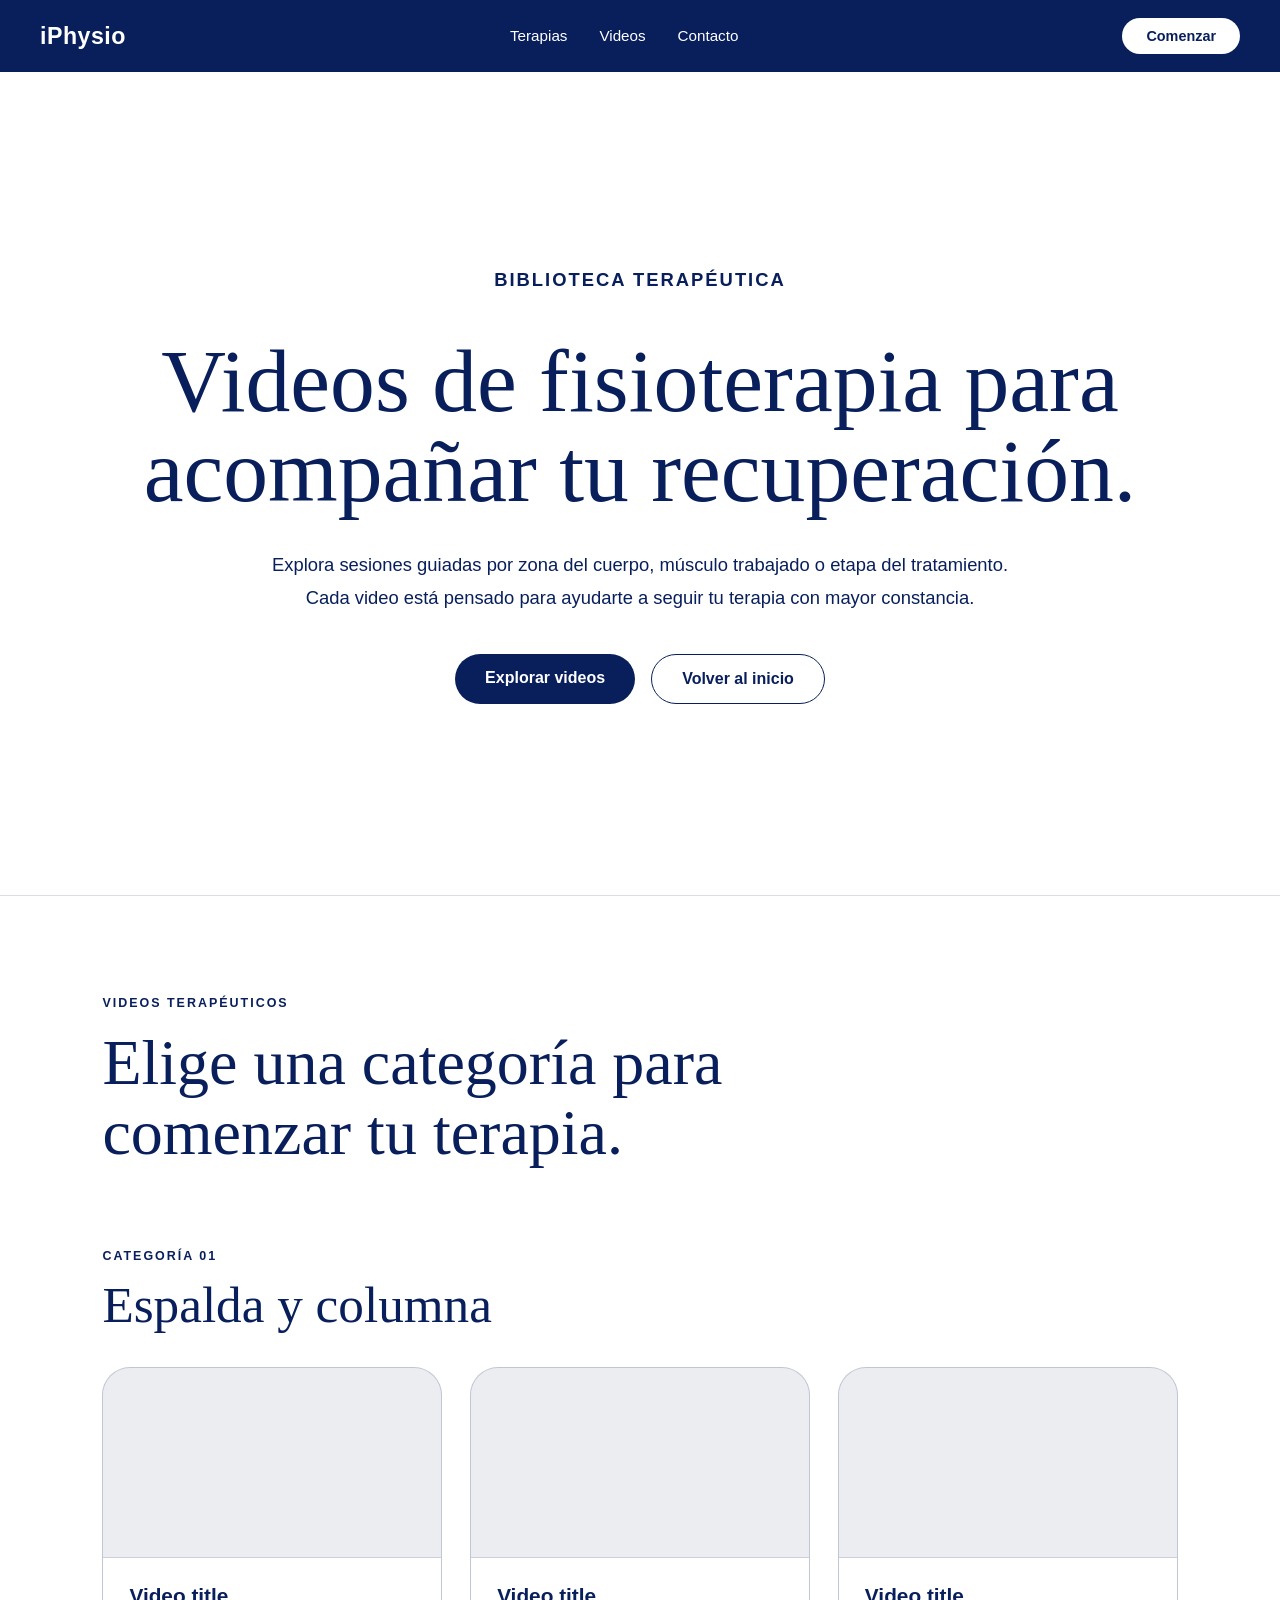
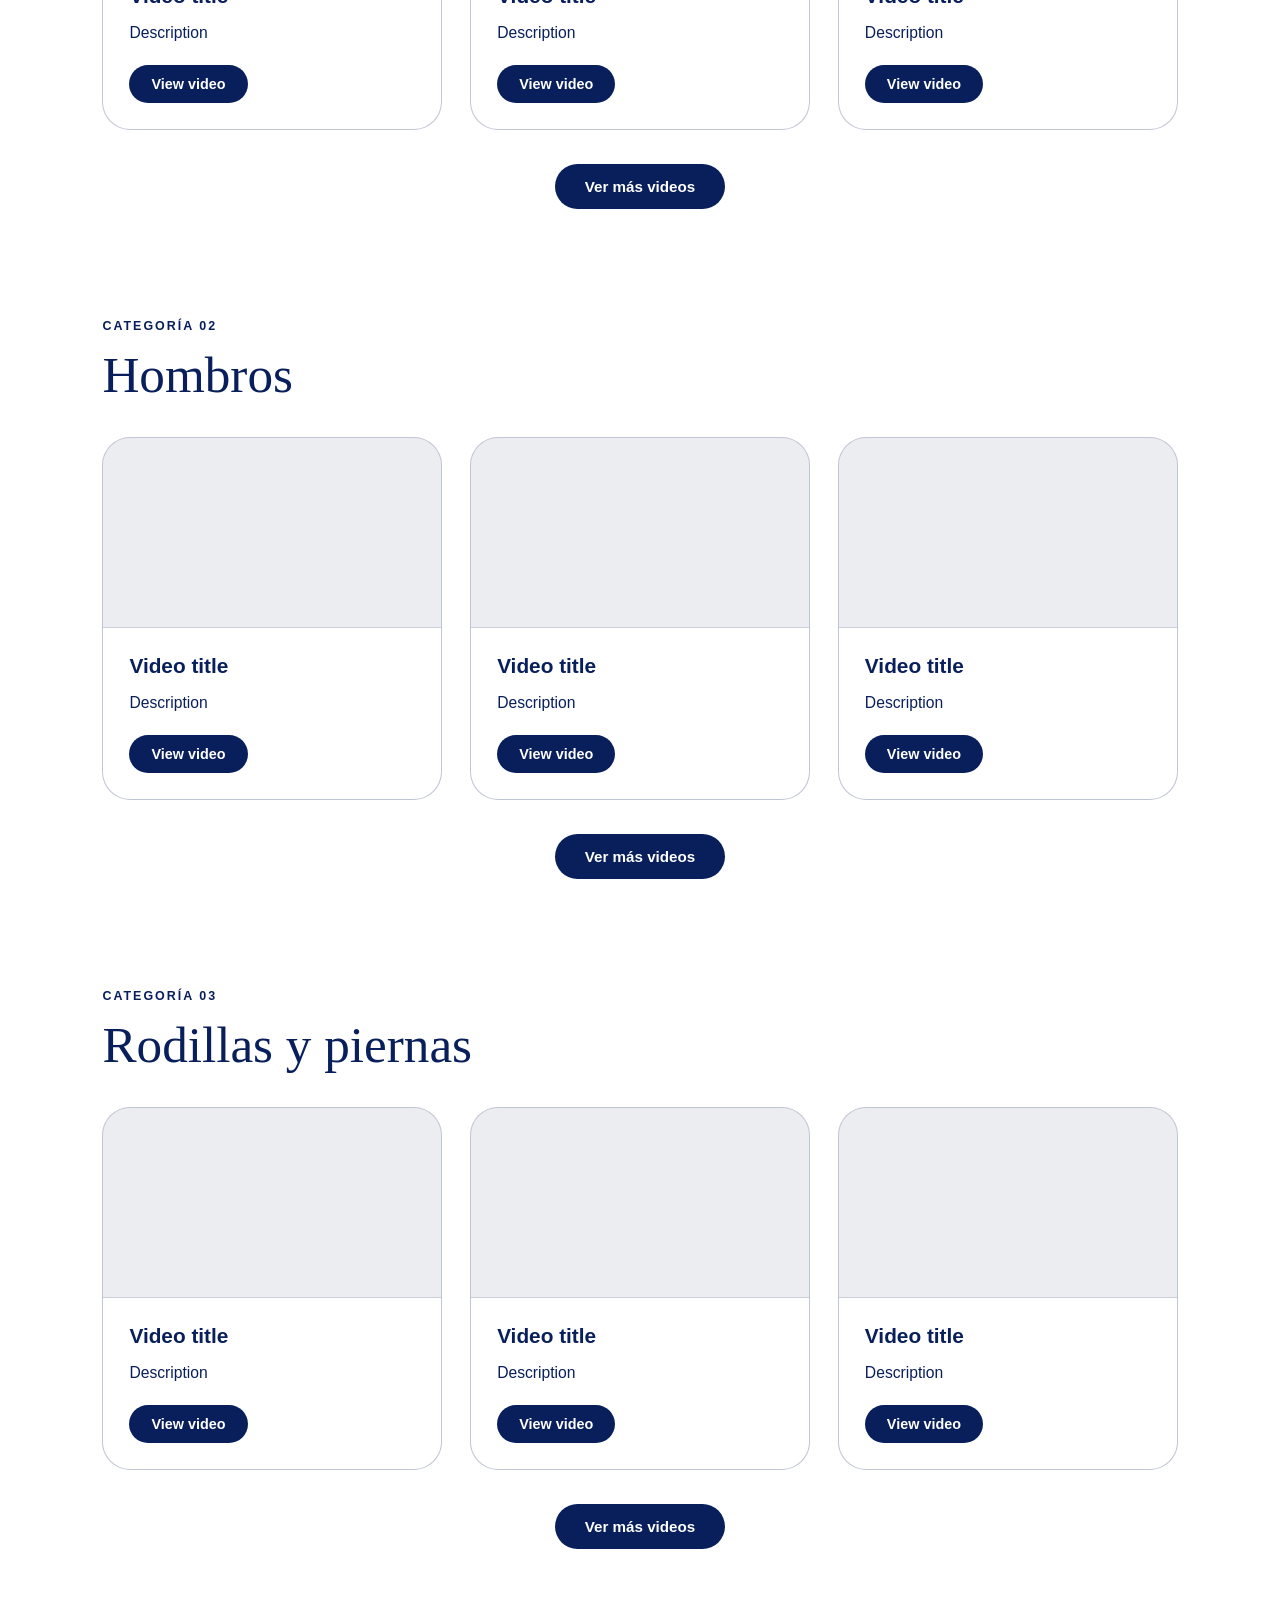
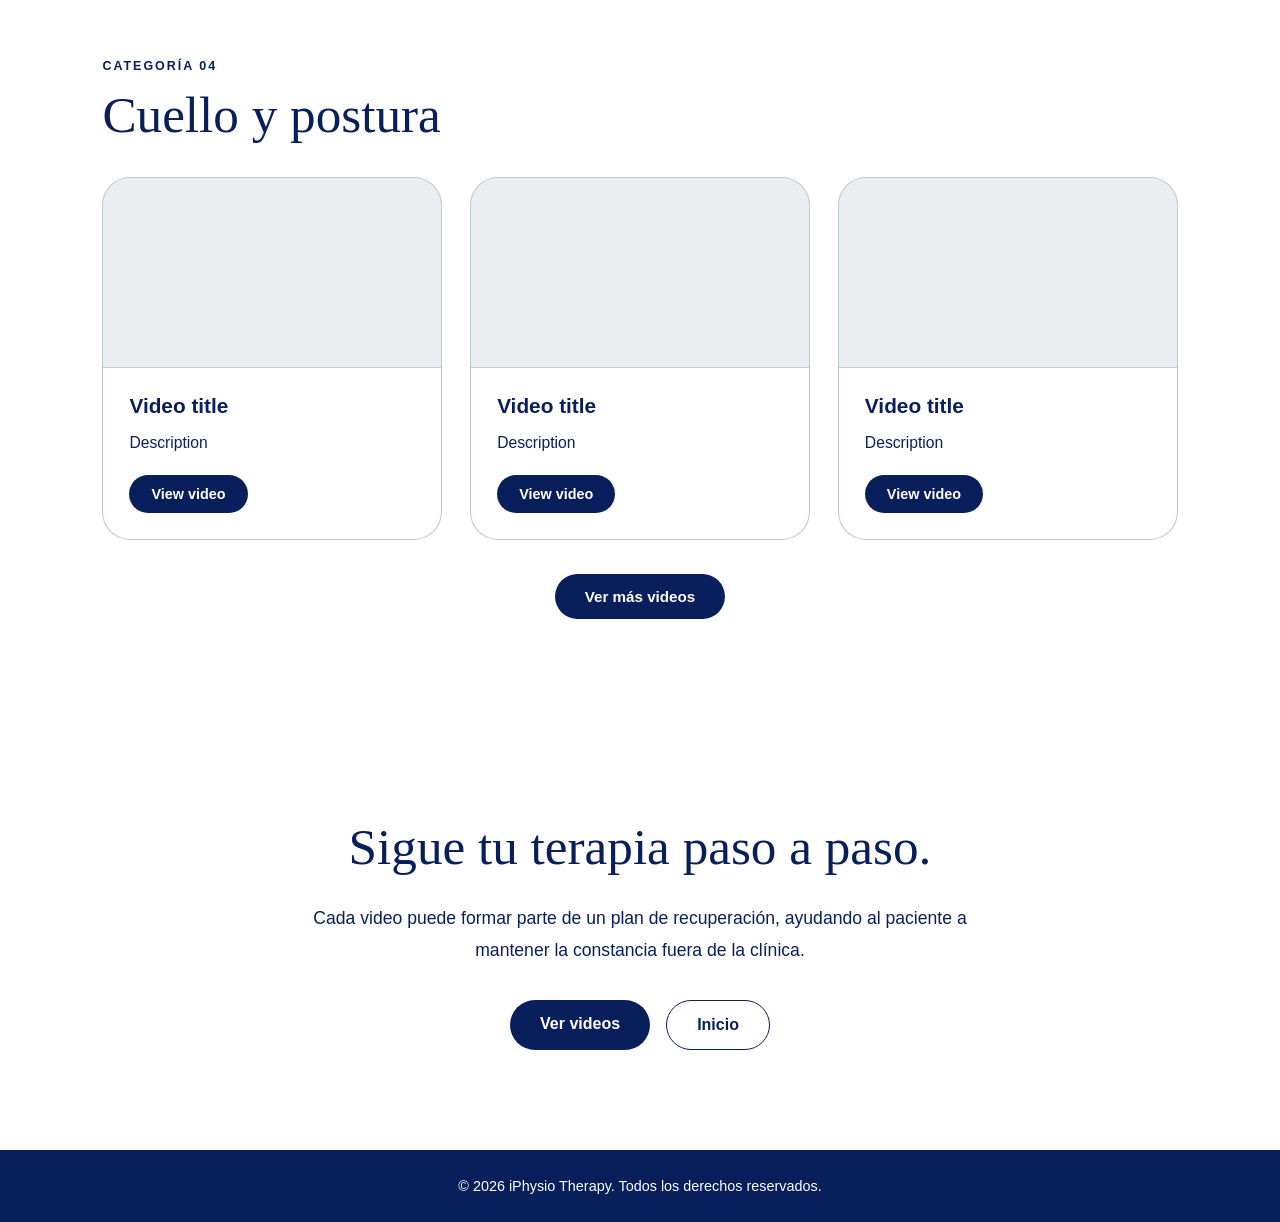
==== videos.html @ dc52f3c0 "Add iPhysio website files" ====
<!DOCTYPE html>
<html lang="es">
<head>
  <meta charset="UTF-8" />
  <meta name="viewport" content="width=device-width, initial-scale=1.0" />
  <title>Videos Terapéuticos | iPhysio</title>
  <link rel="stylesheet" href="style.css" />
</head>
<body>

  <!-- Site header -->
  <header class="site-header">
    <nav class="navigation">
      <a href="index.html" class="site-logo">iPhysio</a>

      <ul class="nav-menu">
        <li><a href="index.html#therapies">Terapias</a></li>
        <li><a href="#video-library">Videos</a></li>
        <li><a href="index.html#contact">Contacto</a></li>
      </ul>

      <a href="#video-library" class="btn-start">Comenzar</a>
    </nav>
  </header>

  <main>

    <!-- Videos hero -->
    <section class="video-hero">
      <div class="video-hero-content">
        <p class="section-label">Biblioteca terapéutica</p>

        <h1>
          Videos de fisioterapia para acompañar tu recuperación.
        </h1>

        <p>
          Explora sesiones guiadas por zona del cuerpo, músculo trabajado o etapa del tratamiento.
          Cada video está pensado para ayudarte a seguir tu terapia con mayor constancia.
        </p>

        <div class="hero-buttons">
          <a href="#video-library" class="btn-library">Explorar videos</a>
          <a href="index.html" class="btn-home">Volver al inicio</a>
        </div>
      </div>
    </section>

    <!-- Video library -->
    <section class="video-library" id="video-library">

      <div class="section-title">
        <p class="section-label">Videos terapéuticos</p>
        <h2>Elige una categoría para comenzar tu terapia.</h2>
      </div>

      <!-- Category 01 -->
      <div class="therapy-category" id="back-spine">
        <div class="category-title">
          <p class="section-label">Categoría 01</p>
          <h2>Espalda y columna</h2>
        </div>

        <div class="video-grid">

          <article class="therapy-video">
            <div class="video-frame">
              <video muted preload="metadata">
                <source src="videos/espalda-1.mp4" type="video/mp4">
              </video>
            </div>

            <div class="video-details">
              <h3>Video title</h3>
              <p>Description</p>
              <button class="btn-open-video" data-video="videos/espalda-1.mp4">
                View video
              </button>
            </div>
          </article>

          <article class="therapy-video">
            <div class="video-frame">
              <video muted preload="metadata">
                <source src="videos/espalda-2.mp4" type="video/mp4">
              </video>
            </div>

            <div class="video-details">
              <h3>Video title</h3>
              <p>Description</p>
              <button class="btn-open-video" data-video="videos/espalda-2.mp4">
                View video
              </button>
            </div>
          </article>

          <article class="therapy-video">
            <div class="video-frame">
              <video muted preload="metadata">
                <source src="videos/espalda-3.mp4" type="video/mp4">
              </video>
            </div>

            <div class="video-details">
              <h3>Video title</h3>
              <p>Description</p>
              <button class="btn-open-video" data-video="videos/espalda-3.mp4">
                View video
              </button>
            </div>
          </article>

          <article class="therapy-video extra-video back-more">
            <div class="video-frame">
              <video muted preload="metadata">
                <source src="videos/espalda-4.mp4" type="video/mp4">
              </video>
            </div>

            <div class="video-details">
              <h3>Video title</h3>
              <p>Description</p>
              <button class="btn-open-video" data-video="videos/espalda-4.mp4">
                View video
              </button>
            </div>
          </article>

          <article class="therapy-video extra-video back-more">
            <div class="video-frame">
              <video muted preload="metadata">
                <source src="videos/espalda-5.mp4" type="video/mp4">
              </video>
            </div>

            <div class="video-details">
              <h3>Video title</h3>
              <p>Description</p>
              <button class="btn-open-video" data-video="videos/espalda-5.mp4">
                View video
              </button>
            </div>
          </article>

          <article class="therapy-video extra-video back-more">
            <div class="video-frame">
              <video muted preload="metadata">
                <source src="videos/espalda-6.mp4" type="video/mp4">
              </video>
            </div>

            <div class="video-details">
              <h3>Video title</h3>
              <p>Description</p>
              <button class="btn-open-video" data-video="videos/espalda-6.mp4">
                View video
              </button>
            </div>
          </article>

        </div>

        <button class="btn-more-videos" data-target="back-more">
          Ver más videos
        </button>
      </div>

      <!-- Category 02 -->
      <div class="therapy-category" id="shoulders">
        <div class="category-title">
          <p class="section-label">Categoría 02</p>
          <h2>Hombros</h2>
        </div>

        <div class="video-grid">

          <article class="therapy-video">
            <div class="video-frame">
              <video muted preload="metadata">
                <source src="videos/hombros-1.mp4" type="video/mp4">
              </video>
            </div>

            <div class="video-details">
              <h3>Video title</h3>
              <p>Description</p>
              <button class="btn-open-video" data-video="videos/hombros-1.mp4">
                View video
              </button>
            </div>
          </article>

          <article class="therapy-video">
            <div class="video-frame">
              <video muted preload="metadata">
                <source src="videos/hombros-2.mp4" type="video/mp4">
              </video>
            </div>

            <div class="video-details">
              <h3>Video title</h3>
              <p>Description</p>
              <button class="btn-open-video" data-video="videos/hombros-2.mp4">
                View video
              </button>
            </div>
          </article>

          <article class="therapy-video">
            <div class="video-frame">
              <video muted preload="metadata">
                <source src="videos/hombros-3.mp4" type="video/mp4">
              </video>
            </div>

            <div class="video-details">
              <h3>Video title</h3>
              <p>Description</p>
              <button class="btn-open-video" data-video="videos/hombros-3.mp4">
                View video
              </button>
            </div>
          </article>

          <article class="therapy-video extra-video shoulders-more">
            <div class="video-frame">
              <video muted preload="metadata">
                <source src="videos/hombros-4.mp4" type="video/mp4">
              </video>
            </div>

            <div class="video-details">
              <h3>Video title</h3>
              <p>Description</p>
              <button class="btn-open-video" data-video="videos/hombros-4.mp4">
                View video
              </button>
            </div>
          </article>

          <article class="therapy-video extra-video shoulders-more">
            <div class="video-frame">
              <video muted preload="metadata">
                <source src="videos/hombros-5.mp4" type="video/mp4">
              </video>
            </div>

            <div class="video-details">
              <h3>Video title</h3>
              <p>Description</p>
              <button class="btn-open-video" data-video="videos/hombros-5.mp4">
                View video
              </button>
            </div>
          </article>

          <article class="therapy-video extra-video shoulders-more">
            <div class="video-frame">
              <video muted preload="metadata">
                <source src="videos/hombros-6.mp4" type="video/mp4">
              </video>
            </div>

            <div class="video-details">
              <h3>Video title</h3>
              <p>Description</p>
              <button class="btn-open-video" data-video="videos/hombros-6.mp4">
                View video
              </button>
            </div>
          </article>

        </div>

        <button class="btn-more-videos" data-target="shoulders-more">
          Ver más videos
        </button>
      </div>

      <!-- Category 03 -->
      <div class="therapy-category" id="knees-legs">
        <div class="category-title">
          <p class="section-label">Categoría 03</p>
          <h2>Rodillas y piernas</h2>
        </div>

        <div class="video-grid">

          <article class="therapy-video">
            <div class="video-frame">
              <video muted preload="metadata">
                <source src="videos/rodilla-1.mp4" type="video/mp4">
              </video>
            </div>

            <div class="video-details">
              <h3>Video title</h3>
              <p>Description</p>
              <button class="btn-open-video" data-video="videos/rodilla-1.mp4">
                View video
              </button>
            </div>
          </article>

          <article class="therapy-video">
            <div class="video-frame">
              <video muted preload="metadata">
                <source src="videos/pierna-1.mp4" type="video/mp4">
              </video>
            </div>

            <div class="video-details">
              <h3>Video title</h3>
              <p>Description</p>
              <button class="btn-open-video" data-video="videos/pierna-1.mp4">
                View video
              </button>
            </div>
          </article>

          <article class="therapy-video">
            <div class="video-frame">
              <video muted preload="metadata">
                <source src="videos/tobillo-1.mp4" type="video/mp4">
              </video>
            </div>

            <div class="video-details">
              <h3>Video title</h3>
              <p>Description</p>
              <button class="btn-open-video" data-video="videos/tobillo-1.mp4">
                View video
              </button>
            </div>
          </article>

          <article class="therapy-video extra-video legs-more">
            <div class="video-frame">
              <video muted preload="metadata">
                <source src="videos/rodilla-2.mp4" type="video/mp4">
              </video>
            </div>

            <div class="video-details">
              <h3>Video title</h3>
              <p>Description</p>
              <button class="btn-open-video" data-video="videos/rodilla-2.mp4">
                View video
              </button>
            </div>
          </article>

          <article class="therapy-video extra-video legs-more">
            <div class="video-frame">
              <video muted preload="metadata">
                <source src="videos/pierna-2.mp4" type="video/mp4">
              </video>
            </div>

            <div class="video-details">
              <h3>Video title</h3>
              <p>Description</p>
              <button class="btn-open-video" data-video="videos/pierna-2.mp4">
                View video
              </button>
            </div>
          </article>

          <article class="therapy-video extra-video legs-more">
            <div class="video-frame">
              <video muted preload="metadata">
                <source src="videos/tobillo-2.mp4" type="video/mp4">
              </video>
            </div>

            <div class="video-details">
              <h3>Video title</h3>
              <p>Description</p>
              <button class="btn-open-video" data-video="videos/tobillo-2.mp4">
                View video
              </button>
            </div>
          </article>

        </div>

        <button class="btn-more-videos" data-target="legs-more">
          Ver más videos
        </button>
      </div>

      <!-- Category 04 -->
      <div class="therapy-category" id="neck-posture">
        <div class="category-title">
          <p class="section-label">Categoría 04</p>
          <h2>Cuello y postura</h2>
        </div>

        <div class="video-grid">

          <article class="therapy-video">
            <div class="video-frame">
              <video muted preload="metadata">
                <source src="videos/cuello-1.mp4" type="video/mp4">
              </video>
            </div>

            <div class="video-details">
              <h3>Video title</h3>
              <p>Description</p>
              <button class="btn-open-video" data-video="videos/cuello-1.mp4">
                View video
              </button>
            </div>
          </article>

          <article class="therapy-video">
            <div class="video-frame">
              <video muted preload="metadata">
                <source src="videos/postura-1.mp4" type="video/mp4">
              </video>
            </div>

            <div class="video-details">
              <h3>Video title</h3>
              <p>Description</p>
              <button class="btn-open-video" data-video="videos/postura-1.mp4">
                View video
              </button>
            </div>
          </article>

          <article class="therapy-video">
            <div class="video-frame">
              <video muted preload="metadata">
                <source src="videos/cuello-2.mp4" type="video/mp4">
              </video>
            </div>

            <div class="video-details">
              <h3>Video title</h3>
              <p>Description</p>
              <button class="btn-open-video" data-video="videos/cuello-2.mp4">
                View video
              </button>
            </div>
          </article>

          <article class="therapy-video extra-video neck-more">
            <div class="video-frame">
              <video muted preload="metadata">
                <source src="videos/cuello-3.mp4" type="video/mp4">
              </video>
            </div>

            <div class="video-details">
              <h3>Video title</h3>
              <p>Description</p>
              <button class="btn-open-video" data-video="videos/cuello-3.mp4">
                View video
              </button>
            </div>
          </article>

          <article class="therapy-video extra-video neck-more">
            <div class="video-frame">
              <video muted preload="metadata">
                <source src="videos/postura-2.mp4" type="video/mp4">
              </video>
            </div>

            <div class="video-details">
              <h3>Video title</h3>
              <p>Description</p>
              <button class="btn-open-video" data-video="videos/postura-2.mp4">
                View video
              </button>
            </div>
          </article>

          <article class="therapy-video extra-video neck-more">
            <div class="video-frame">
              <video muted preload="metadata">
                <source src="videos/postura-3.mp4" type="video/mp4">
              </video>
            </div>

            <div class="video-details">
              <h3>Video title</h3>
              <p>Description</p>
              <button class="btn-open-video" data-video="videos/postura-3.mp4">
                View video
              </button>
            </div>
          </article>

        </div>

        <button class="btn-more-videos" data-target="neck-more">
          Ver más videos
        </button>
      </div>

    </section>

    <!-- Final section -->
    <section class="closing-section">
      <h2>
        Sigue tu terapia paso a paso.
      </h2>

      <p>
        Cada video puede formar parte de un plan de recuperación, ayudando al paciente
        a mantener la constancia fuera de la clínica.
      </p>

      <div class="hero-buttons center-buttons">
        <a href="#video-library" class="btn-library">Ver videos</a>
        <a href="index.html" class="btn-home">Inicio</a>
      </div>
    </section>

  </main>

  <!-- Site footer -->
  <footer class="site-footer">
    <p>© 2026 iPhysio Therapy. Todos los derechos reservados.</p>
  </footer>

  <!-- Video modal -->
  <div class="video-modal" id="videoModal">
    <div class="modal-content">
      <button class="btn-close-modal" id="closeVideoBtn">×</button>

      <video id="modalVideo" controls>
        <source src="" type="video/mp4">
        Tu navegador no soporta videos.
      </video>
    </div>
  </div>

  <script src="script.js"></script>

</body>
</html>
---- style.css ----
/* Base */


* {
  margin: 0;
  padding: 0;
  box-sizing: border-box;
}

:root {
  --galaxy: #081f5c;
  --white: #ffffff;
}

html {
  scroll-behavior: smooth;
}

body {
  font-family: Arial, Helvetica, sans-serif;
  background-color: var(--white);
  color: var(--galaxy);
}

/* Site header */


.site-header {
  width: 100%;
  background-color: var(--galaxy);
  position: sticky;
  top: 0;
  z-index: 100;
  transition: box-shadow 0.3s ease;
}

.site-header.header-scrolled {
  box-shadow: 0 12px 30px rgba(8, 31, 92, 0.18);
}

.navigation {
  max-width: 1280px;
  margin: 0 auto;
  padding: 18px 40px;
  display: flex;
  justify-content: space-between;
  align-items: center;
}

.site-logo {
  color: var(--white);
  text-decoration: none;
  font-size: 1.45rem;
  font-weight: 700;
  letter-spacing: 0.5px;
}

.nav-menu {
  display: flex;
  align-items: center;
  list-style: none;
  gap: 32px;
}

.nav-menu a {
  color: var(--white);
  text-decoration: none;
  font-size: 0.95rem;
  font-weight: 500;
}

.nav-menu a:hover {
  opacity: 0.8;
}


/* Buttons and labels */


.section-label {
  color: var(--galaxy);
  text-transform: uppercase;
  letter-spacing: 2px;
  font-size: 0.78rem;
  font-weight: 700;
  margin-bottom: 18px;
}

.btn-start,
.btn-videos,
.btn-therapy,
.btn-library,
.btn-home {
  display: inline-block;
  text-decoration: none;
  border-radius: 999px;
  font-weight: 700;
  transition: 0.3s ease;
}

.btn-start {
  background-color: var(--white);
  color: var(--galaxy);
  padding: 10px 24px;
  font-size: 0.9rem;
}

.btn-videos,
.btn-library {
  background-color: var(--galaxy);
  color: var(--white);
  padding: 15px 30px;
}

.btn-therapy,
.btn-home {
  border: 1px solid var(--galaxy);
  color: var(--galaxy);
  background-color: var(--white);
  padding: 15px 30px;
}

.btn-videos:hover,
.btn-therapy:hover,
.btn-library:hover,
.btn-home:hover {
  transform: translateY(-3px);
}

.btn-therapy:hover,
.btn-home:hover {
  background-color: var(--galaxy);
  color: var(--white);
}

.hero-buttons {
  display: flex;
  gap: 16px;
  flex-wrap: wrap;
}


/* Hero page */


.hero-page {
  min-height: 720px;
  display: grid;
  grid-template-columns: 1fr 1fr;
  background-color: var(--white);
}

.hero-content {
  padding: 110px 8vw;
  display: flex;
  flex-direction: column;
  justify-content: center;
  background-color: var(--white);
}

.hero-page h1 {
  font-family: Georgia, "Times New Roman", serif;
  color: var(--galaxy);
  font-size: clamp(3rem, 6vw, 5.8rem);
  line-height: 1;
  font-weight: 400;
  max-width: 680px;
  margin-bottom: 28px;
}

.hero-text {
  font-size: 1.1rem;
  line-height: 1.8;
  max-width: 560px;
  margin-bottom: 36px;
  color: var(--galaxy);
}

.hero-image {
  width: 100%;
  height: 100%;
  min-height: 720px;
  background-color: var(--white);
  overflow: hidden;
}

.hero-image img {
  width: 100%;
  height: 100%;
  display: block;
  object-fit: cover;
  object-position: center;
}


/* Benefits strip */


.benefits-strip {
  background-color: var(--galaxy);
  color: var(--white);
  padding: 22px;
  text-align: center;
  font-weight: 600;
  letter-spacing: 0.5px;
}


/* Therapy areas */


.therapy-section {
  padding: 100px 8vw;
  background-color: var(--white);
}

.section-title {
  max-width: 760px;
  margin-bottom: 48px;
}

.section-title h2,
.home-video-section h2,
.motivation-section h2,
.closing-section h2 {
  font-family: Georgia, "Times New Roman", serif;
  font-size: clamp(2.4rem, 4vw, 4.2rem);
  font-weight: 400;
  line-height: 1.1;
  color: var(--galaxy);
}

.therapy-grid {
  display: grid;
  grid-template-columns: repeat(4, 1fr);
  gap: 22px;
}

.therapy-card {
  display: block;
  min-height: 230px;
  padding: 32px;
  background-color: var(--white);
  border: 1px solid rgba(8, 31, 92, 0.25);
  border-radius: 28px;
  color: var(--galaxy);
  text-decoration: none;
  cursor: pointer;
  transition: 0.3s ease;
}

.therapy-card:hover {
  transform: translateY(-6px);
  border-color: var(--galaxy);
  box-shadow: 0 20px 45px rgba(8, 31, 92, 0.1);
}

.therapy-card h3 {
  font-size: 1.35rem;
  margin-bottom: 18px;
  color: var(--galaxy);
}

.therapy-card p {
  line-height: 1.7;
  color: var(--galaxy);
}

/* Home video section */


.home-video-section {
  padding: 100px 8vw;
  display: grid;
  grid-template-columns: 0.9fr 1.1fr;
  gap: 60px;
  align-items: center;
  background-color: var(--white);
  border-top: 1px solid rgba(8, 31, 92, 0.15);
  border-bottom: 1px solid rgba(8, 31, 92, 0.15);
}

.home-video-content p:not(.section-label) {
  font-size: 1.05rem;
  line-height: 1.8;
  margin: 24px 0 32px;
  max-width: 560px;
  color: var(--galaxy);
}

.video-preview {
  min-height: 420px;
  border-radius: 36px;
  position: relative;
  overflow: hidden;
  display: flex;
  align-items: center;
  justify-content: center;
  text-decoration: none;
  background-color: var(--galaxy);
}

.video-preview img {
  width: 100%;
  height: 100%;
  min-height: 420px;
  display: block;
  object-fit: cover;
  object-position: center;
  transition: 0.4s ease;
}

.video-preview::after {
  content: "";
  position: absolute;
  inset: 0;
  background-color: rgba(8, 31, 92, 0.35);
}

.video-preview:hover img {
  transform: scale(1.05);
}

.play-button {
  width: 92px;
  height: 92px;
  border-radius: 50%;
  background-color: var(--white);
  color: var(--galaxy);
  display: flex;
  align-items: center;
  justify-content: center;
  font-size: 2rem;
  padding-left: 5px;
  position: absolute;
  z-index: 2;
}


/* Motivation and closing */


.motivation-section,
.closing-section {
  padding: 100px 8vw;
  text-align: center;
  background-color: var(--white);
}

.motivation-section p,
.closing-section p {
  max-width: 720px;
  margin: 28px auto 0;
  font-size: 1.1rem;
  line-height: 1.8;
  color: var(--galaxy);
}

.center-buttons {
  justify-content: center;
  margin-top: 34px;
}


/* Site footer */


.site-footer {
  background-color: var(--galaxy);
  color: var(--white);
  text-align: center;
  padding: 28px;
  font-size: 0.9rem;
}

/* Videos hero */


.video-hero {
  min-height: calc(100vh - 76px);
  background-color: var(--white);
  color: var(--galaxy);
  display: flex;
  align-items: center;
  justify-content: center;
  padding: 100px 8vw;
  text-align: center;
  border-bottom: 1px solid rgba(8, 31, 92, 0.15);
}

.video-hero-content {
  max-width: 1050px;
  margin: 0 auto;
}

.video-hero h1 {
  font-family: Georgia, "Times New Roman", serif;
  font-size: clamp(3.5rem, 7vw, 7rem);
  line-height: 1;
  font-weight: 400;
  color: var(--galaxy);
  margin-bottom: 32px;
}

.video-hero p {
  max-width: 760px;
  margin: 0 auto 40px;
  font-size: 1.15rem;
  line-height: 1.8;
  color: var(--galaxy);
}

.video-hero .hero-buttons {
  justify-content: center;
}


/* Video library */

.video-library {
  background-color: var(--white);
  padding: 100px 8vw;
}

.video-library > .section-title {
  max-width: 850px;
  margin-bottom: 80px;
}

.video-library > .section-title h2 {
  font-family: Georgia, "Times New Roman", serif;
  font-size: clamp(2.5rem, 5vw, 4.8rem);
  font-weight: 400;
  line-height: 1.1;
  color: var(--galaxy);
}

.therapy-category {
  margin-bottom: 110px;
  scroll-margin-top: 120px;
}

.therapy-category:last-child {
  margin-bottom: 0;
}

.category-title {
  max-width: 760px;
  margin-bottom: 34px;
}

.category-title .section-label {
  margin-bottom: 14px;
}

.category-title h2 {
  font-family: Georgia, "Times New Roman", serif;
  font-size: clamp(2.2rem, 4vw, 3.8rem);
  font-weight: 400;
  line-height: 1.1;
  color: var(--galaxy);
}


/* Video cards */


.video-grid {
  display: grid;
  grid-template-columns: repeat(3, 1fr);
  gap: 28px;
}

.therapy-video {
  background-color: var(--white);
  border: 1px solid rgba(8, 31, 92, 0.25);
  border-radius: 28px;
  overflow: hidden;
  transition: 0.3s ease;
}

.therapy-video:hover {
  transform: translateY(-6px);
  border-color: var(--galaxy);
  box-shadow: 0 20px 45px rgba(8, 31, 92, 0.1);
}

.video-frame {
  width: 100%;
  aspect-ratio: 16 / 9;
  background-color: rgba(8, 31, 92, 0.04);
  border-bottom: 1px solid rgba(8, 31, 92, 0.18);
}

.video-frame video {
  width: 100%;
  height: 100%;
  display: block;
  object-fit: cover;
  background-color: rgba(8, 31, 92, 0.04);
}

.video-details {
  padding: 26px;
}

.video-details h3 {
  color: var(--galaxy);
  font-size: 1.3rem;
  margin-bottom: 12px;
}

.video-details p {
  color: var(--galaxy);
  line-height: 1.7;
  font-size: 0.98rem;
}


/* Video buttons */


.btn-open-video,
.btn-more-videos {
  background-color: var(--galaxy);
  color: var(--white);
  border: none;
  border-radius: 999px;
  font-weight: 700;
  cursor: pointer;
  transition: 0.3s ease;
}

.btn-open-video {
  margin-top: 18px;
  padding: 11px 22px;
  font-size: 0.9rem;
}

.btn-more-videos {
  display: block;
  margin: 34px auto 0;
  padding: 14px 30px;
  font-size: 0.95rem;
}

.btn-open-video:hover,
.btn-more-videos:hover {
  transform: translateY(-3px);
  box-shadow: 0 14px 30px rgba(8, 31, 92, 0.15);
}

/* Extra videos */


.extra-video {
  display: none;
}

.extra-video.show {
  display: block;
}

/* Video modal */

body.no-scroll {
  overflow: hidden;
}

.video-modal {
  position: fixed;
  inset: 0;
  background-color: rgba(8, 31, 92, 0.82);
  display: none;
  align-items: center;
  justify-content: center;
  padding: 40px;
  z-index: 999;
}

.video-modal.show {
  display: flex;
}

.modal-content {
  width: min(1000px, 100%);
  background-color: var(--white);
  border-radius: 28px;
  padding: 18px;
  position: relative;
  box-shadow: 0 30px 80px rgba(8, 31, 92, 0.35);
}

.modal-content video {
  width: 100%;
  aspect-ratio: 16 / 9;
  display: block;
  border-radius: 18px;
  background-color: var(--galaxy);
}

.btn-close-modal {
  position: absolute;
  top: -18px;
  right: -18px;
  width: 46px;
  height: 46px;
  border-radius: 50%;
  border: none;
  background-color: var(--white);
  color: var(--galaxy);
  font-size: 2rem;
  line-height: 1;
  cursor: pointer;
  box-shadow: 0 12px 30px rgba(8, 31, 92, 0.25);
  transition: 0.3s ease;
}

.btn-close-modal:hover {
  transform: scale(1.05);
}

/* JavaScript effects */


body {
  opacity: 0;
  transition: opacity 0.5s ease;
}

body.page-loaded {
  opacity: 1;
}

.reveal {
  opacity: 0;
  transform: translateY(34px);
  transition: opacity 0.7s ease, transform 0.7s ease;
}

.reveal-visible {
  opacity: 1;
  transform: translateY(0);
}

.back-to-top {
  position: fixed;
  right: 28px;
  bottom: 28px;
  width: 48px;
  height: 48px;
  border-radius: 50%;
  border: none;
  background-color: var(--galaxy);
  color: var(--white);
  font-size: 1.4rem;
  font-weight: 700;
  cursor: pointer;
  opacity: 0;
  visibility: hidden;
  transform: translateY(16px);
  transition: 0.3s ease;
  z-index: 90;
  box-shadow: 0 14px 30px rgba(8, 31, 92, 0.2);
}

.back-to-top.show {
  opacity: 1;
  visibility: visible;
  transform: translateY(0);
}

.back-to-top:hover {
  transform: translateY(-4px);
}

.category-highlight {
  animation: categoryPulse 1.4s ease;
}

@keyframes categoryPulse {
  0% {
    background-color: rgba(8, 31, 92, 0.06);
    border-radius: 28px;
  }

  100% {
    background-color: transparent;
  }
}


/* Responsive */


@media (max-width: 900px) {
  .hero-page {
    grid-template-columns: 1fr;
  }

  .hero-content {
    padding: 90px 7vw 60px;
  }

  .hero-image {
    min-height: 480px;
  }

  .home-video-section {
    grid-template-columns: 1fr;
  }

  .therapy-grid,
  .video-grid {
    grid-template-columns: 1fr 1fr;
  }

  .nav-menu {
    display: none;
  }

  .video-hero {
    min-height: auto;
    padding: 90px 7vw;
  }

  .video-hero h1 {
    font-size: clamp(3rem, 10vw, 5rem);
  }

  .video-library {
    padding: 80px 7vw;
  }

  .video-library > .section-title {
    margin-bottom: 60px;
  }

  .therapy-category {
    margin-bottom: 90px;
  }
}

@media (max-width: 560px) {
  .navigation {
    padding: 16px 22px;
  }

  .btn-start {
    padding: 9px 18px;
  }

  .hero-content {
    padding: 70px 6vw 50px;
  }

  .hero-page h1,
  .video-hero h1 {
    font-size: 3rem;
  }

  .hero-buttons,
  .video-hero .hero-buttons,
  .center-buttons {
    flex-direction: column;
  }

  .btn-videos,
  .btn-therapy,
  .btn-library,
  .btn-home {
    text-align: center;
  }

  .hero-image {
    min-height: 380px;
  }

  .therapy-grid,
  .video-grid {
    grid-template-columns: 1fr;
  }

  .video-preview {
    min-height: 300px;
  }

  .video-preview img {
    min-height: 300px;
  }

  .video-hero {
    padding: 80px 6vw;
  }

  .video-hero p {
    font-size: 1rem;
  }

  .video-library {
    padding: 70px 6vw;
  }

  .video-library > .section-title {
    margin-bottom: 50px;
  }

  .therapy-category {
    margin-bottom: 80px;
  }

  .video-details {
    padding: 22px;
  }

  .btn-more-videos,
  .btn-open-video {
    width: 100%;
  }

  .video-modal {
    padding: 18px;
  }

  .modal-content {
    border-radius: 22px;
    padding: 12px;
  }

  .modal-content video {
    border-radius: 14px;
  }

  .btn-close-modal {
    top: -14px;
    right: -8px;
  }
}

/* Reduced motion */


@media (prefers-reduced-motion: reduce) {
  html {
    scroll-behavior: auto;
  }

  body,
  .reveal,
  .back-to-top,
  .site-header,
  .btn-videos,
  .btn-therapy,
  .btn-library,
  .btn-home,
  .therapy-card,
  .therapy-video,
  .btn-open-video,
  .btn-more-videos {
    transition: none;
    animation: none;
  }

  .reveal {
    opacity: 1;
    transform: none;
  }
}
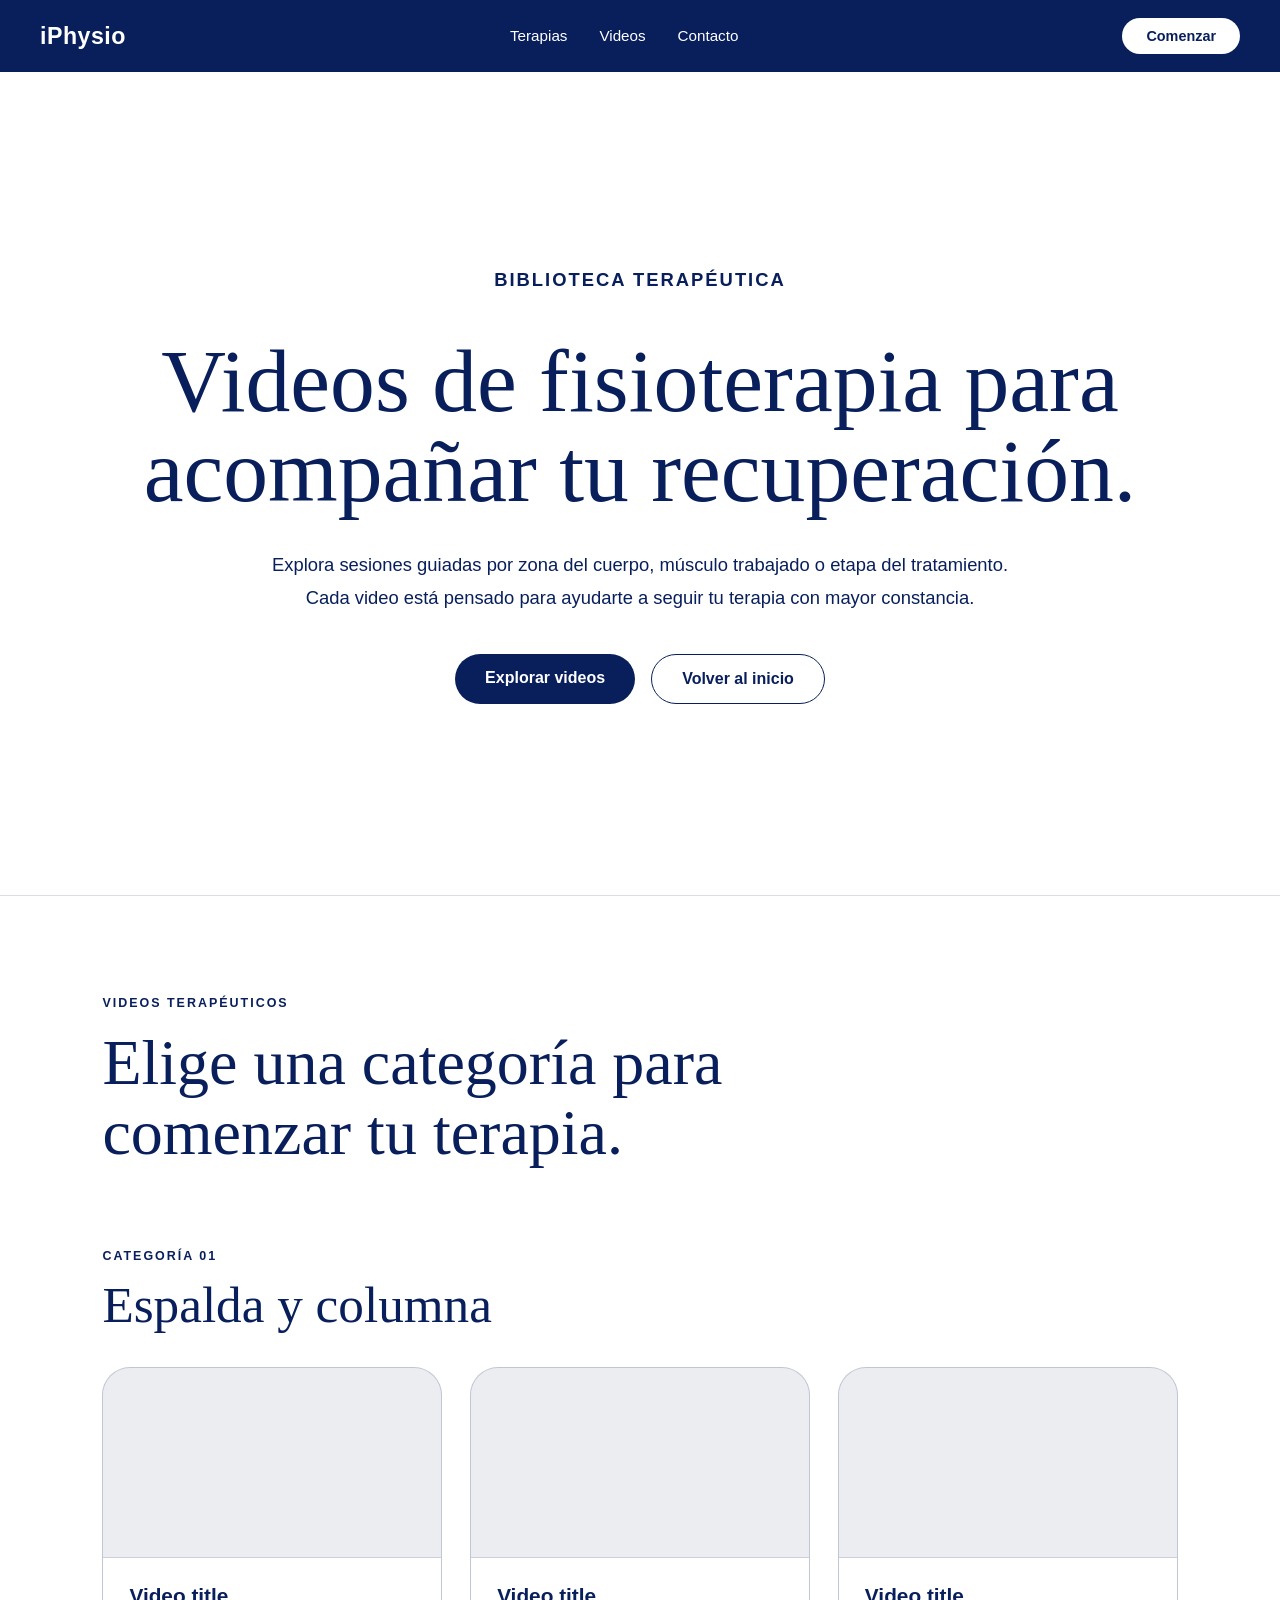
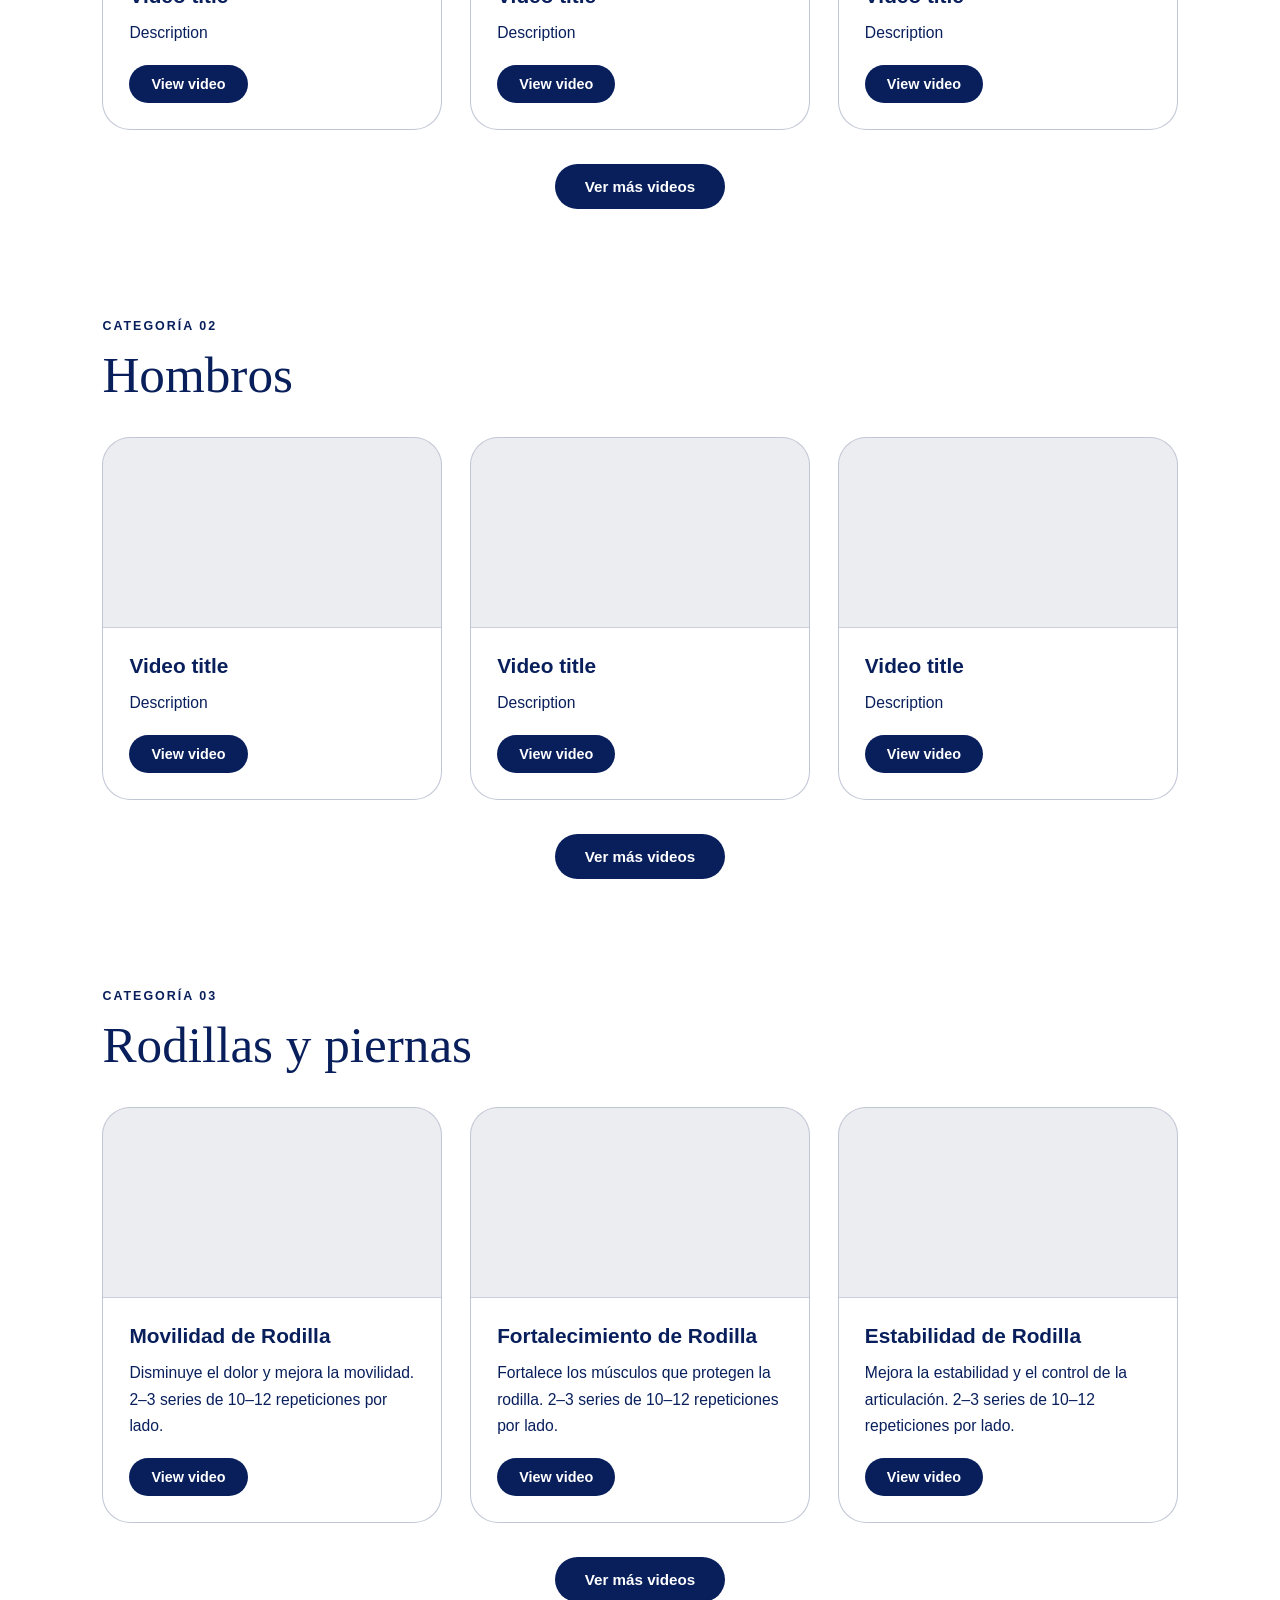
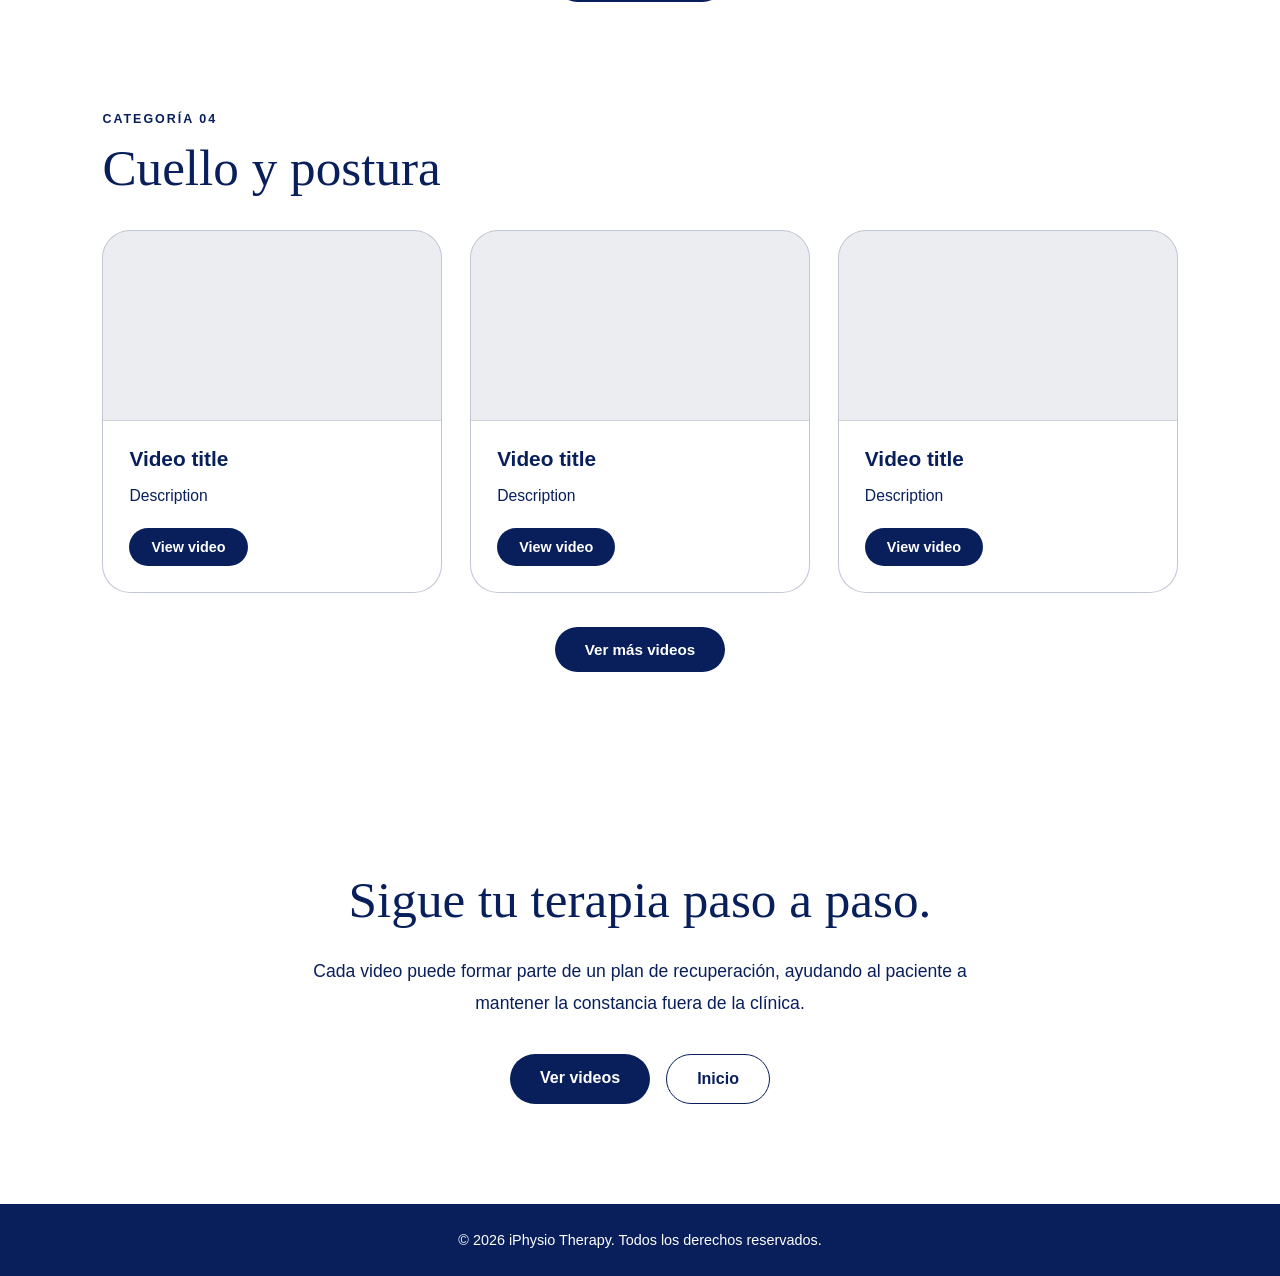
==== commit aad23b91: "Actualizar videos y títulos" ====
--- a/videos.html
+++ b/videos.html
@@ -295,8 +295,8 @@
             </div>
 
             <div class="video-details">
-              <h3>Video title</h3>
-              <p>Description</p>
+              <h3>Movilidad de Rodilla</h3>
+              <p>Disminuye el dolor y mejora la movilidad. 2–3 series de 10–12 repeticiones por lado.</p>
               <button class="btn-open-video" data-video="videos/rodilla-1.mp4">
                 View video
               </button>
@@ -306,30 +306,30 @@
           <article class="therapy-video">
             <div class="video-frame">
               <video muted preload="metadata">
-                <source src="videos/pierna-1.mp4" type="video/mp4">
-              </video>
-            </div>
-
-            <div class="video-details">
-              <h3>Video title</h3>
-              <p>Description</p>
-              <button class="btn-open-video" data-video="videos/pierna-1.mp4">
-                View video
-              </button>
-            </div>
-          </article>
-
-          <article class="therapy-video">
-            <div class="video-frame">
-              <video muted preload="metadata">
-                <source src="videos/tobillo-1.mp4" type="video/mp4">
-              </video>
-            </div>
-
-            <div class="video-details">
-              <h3>Video title</h3>
-              <p>Description</p>
-              <button class="btn-open-video" data-video="videos/tobillo-1.mp4">
+                <source src="videos/rodilla-2.mp4" type="video/mp4">
+              </video>
+            </div>
+
+            <div class="video-details">
+              <h3>Fortalecimiento de Rodilla</h3>
+              <p>Fortalece los músculos que protegen la rodilla. 2–3 series de 10–12 repeticiones por lado.</p>
+              <button class="btn-open-video" data-video="videos/rodilla-2.mp4">
+                View video
+              </button>
+            </div>
+          </article>
+
+          <article class="therapy-video">
+            <div class="video-frame">
+              <video muted preload="metadata">
+                <source src="videos/rodilla-3.mp4" type="video/mp4">
+              </video>
+            </div>
+
+            <div class="video-details">
+              <h3>Estabilidad de Rodilla</h3>
+              <p>Mejora la estabilidad y el control de la articulación. 2–3 series de 10–12 repeticiones por lado.</p>
+              <button class="btn-open-video" data-video="videos/rodilla-3.mp4">
                 View video
               </button>
             </div>
@@ -338,14 +338,14 @@
           <article class="therapy-video extra-video legs-more">
             <div class="video-frame">
               <video muted preload="metadata">
-                <source src="videos/rodilla-2.mp4" type="video/mp4">
-              </video>
-            </div>
-
-            <div class="video-details">
-              <h3>Video title</h3>
-              <p>Description</p>
-              <button class="btn-open-video" data-video="videos/rodilla-2.mp4">
+                <source src="videos/rodilla-4.mp4" type="video/mp4">
+              </video>
+            </div>
+
+            <div class="video-details">
+              <h3>Recuperación de Rodilla</h3>
+              <p>Favorece la recuperación y el movimiento funcional. 2–3 series de 10–12 repeticiones por lado.</p>
+              <button class="btn-open-video" data-video="videos/rodilla-4.mp4">
                 View video
               </button>
             </div>
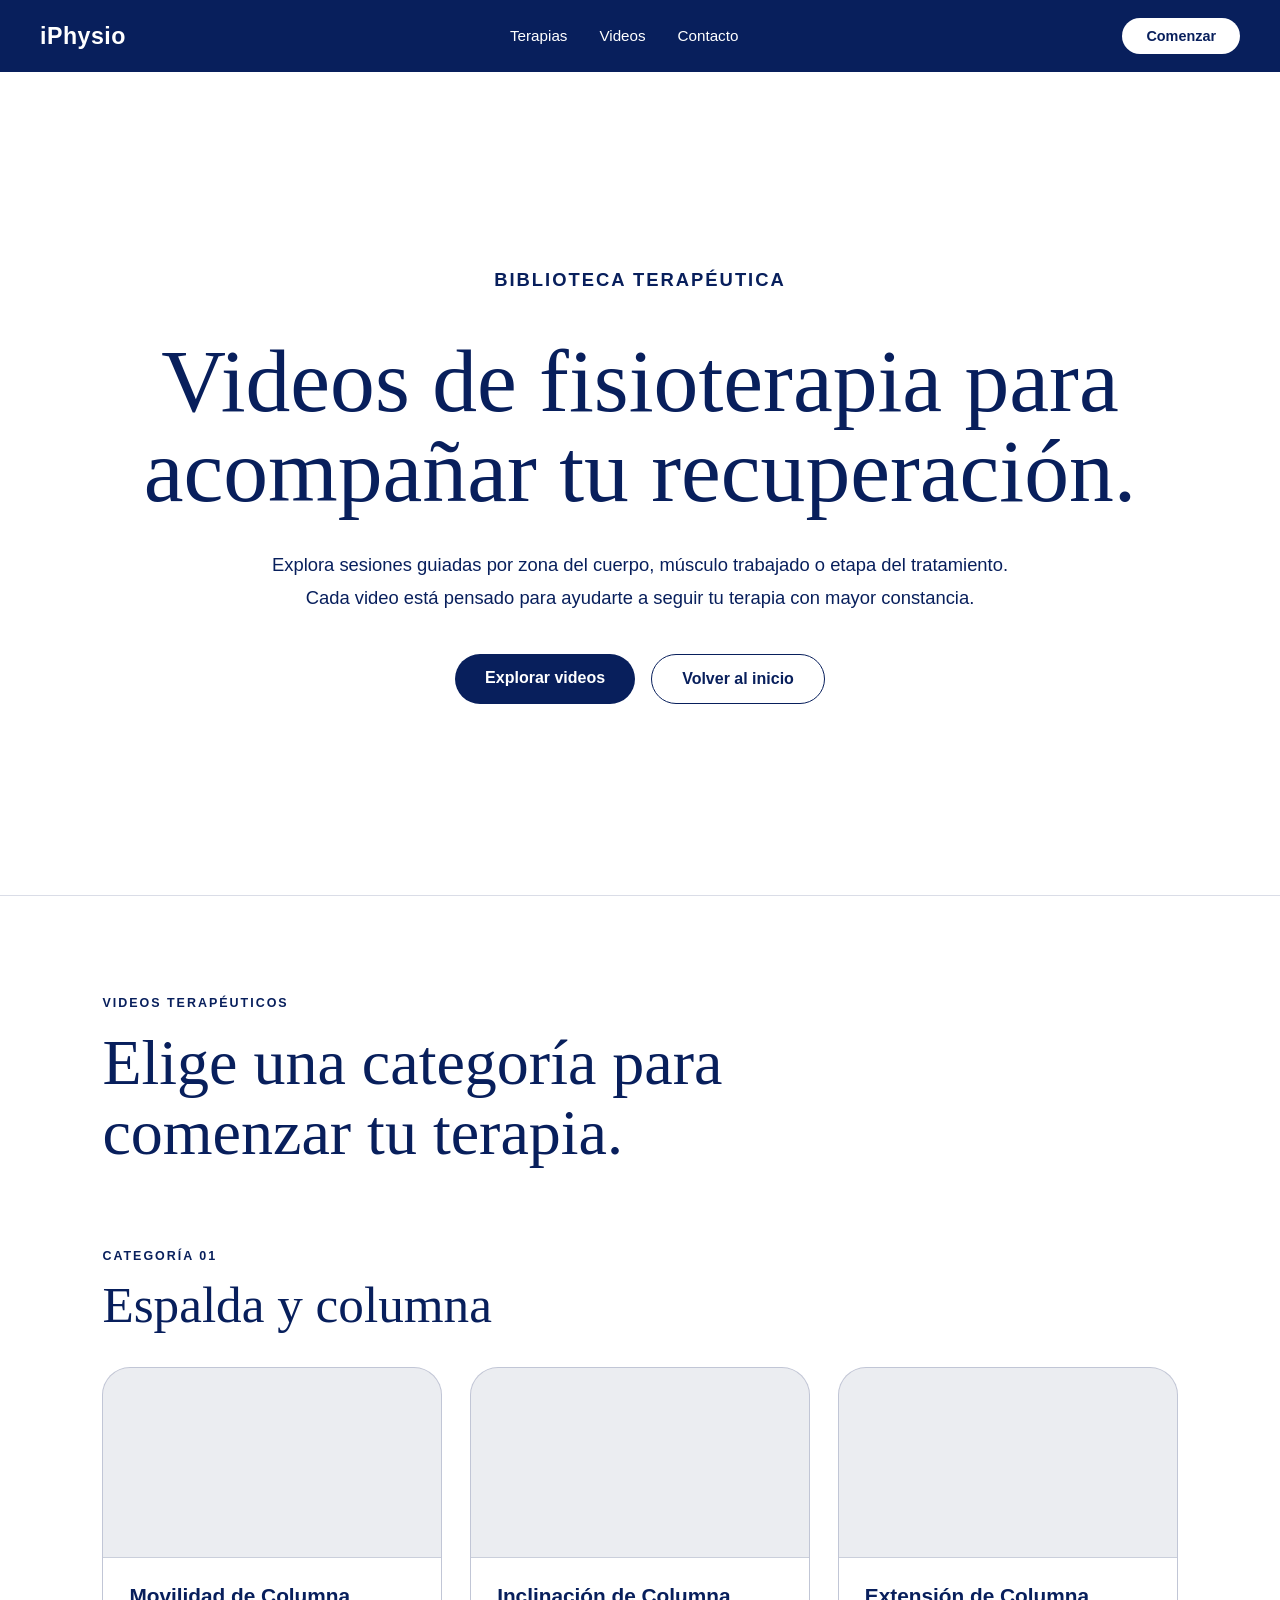
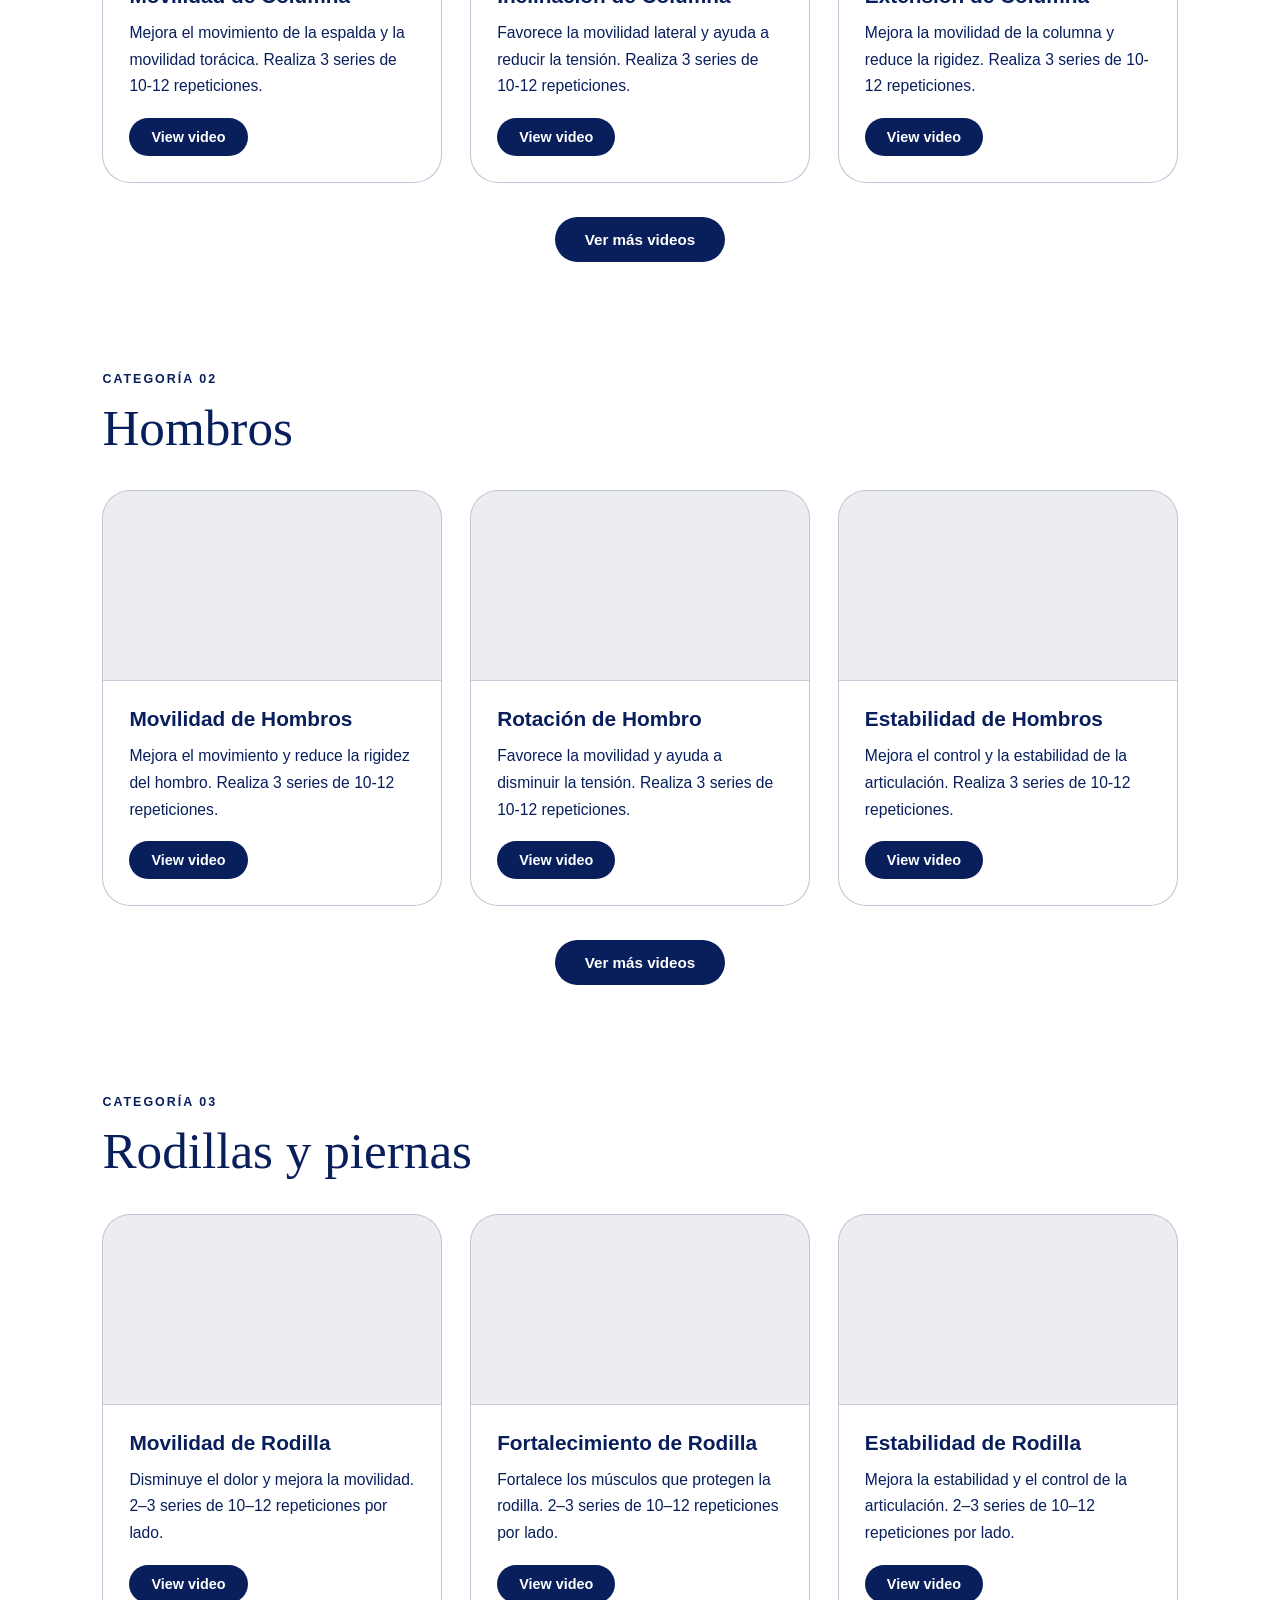
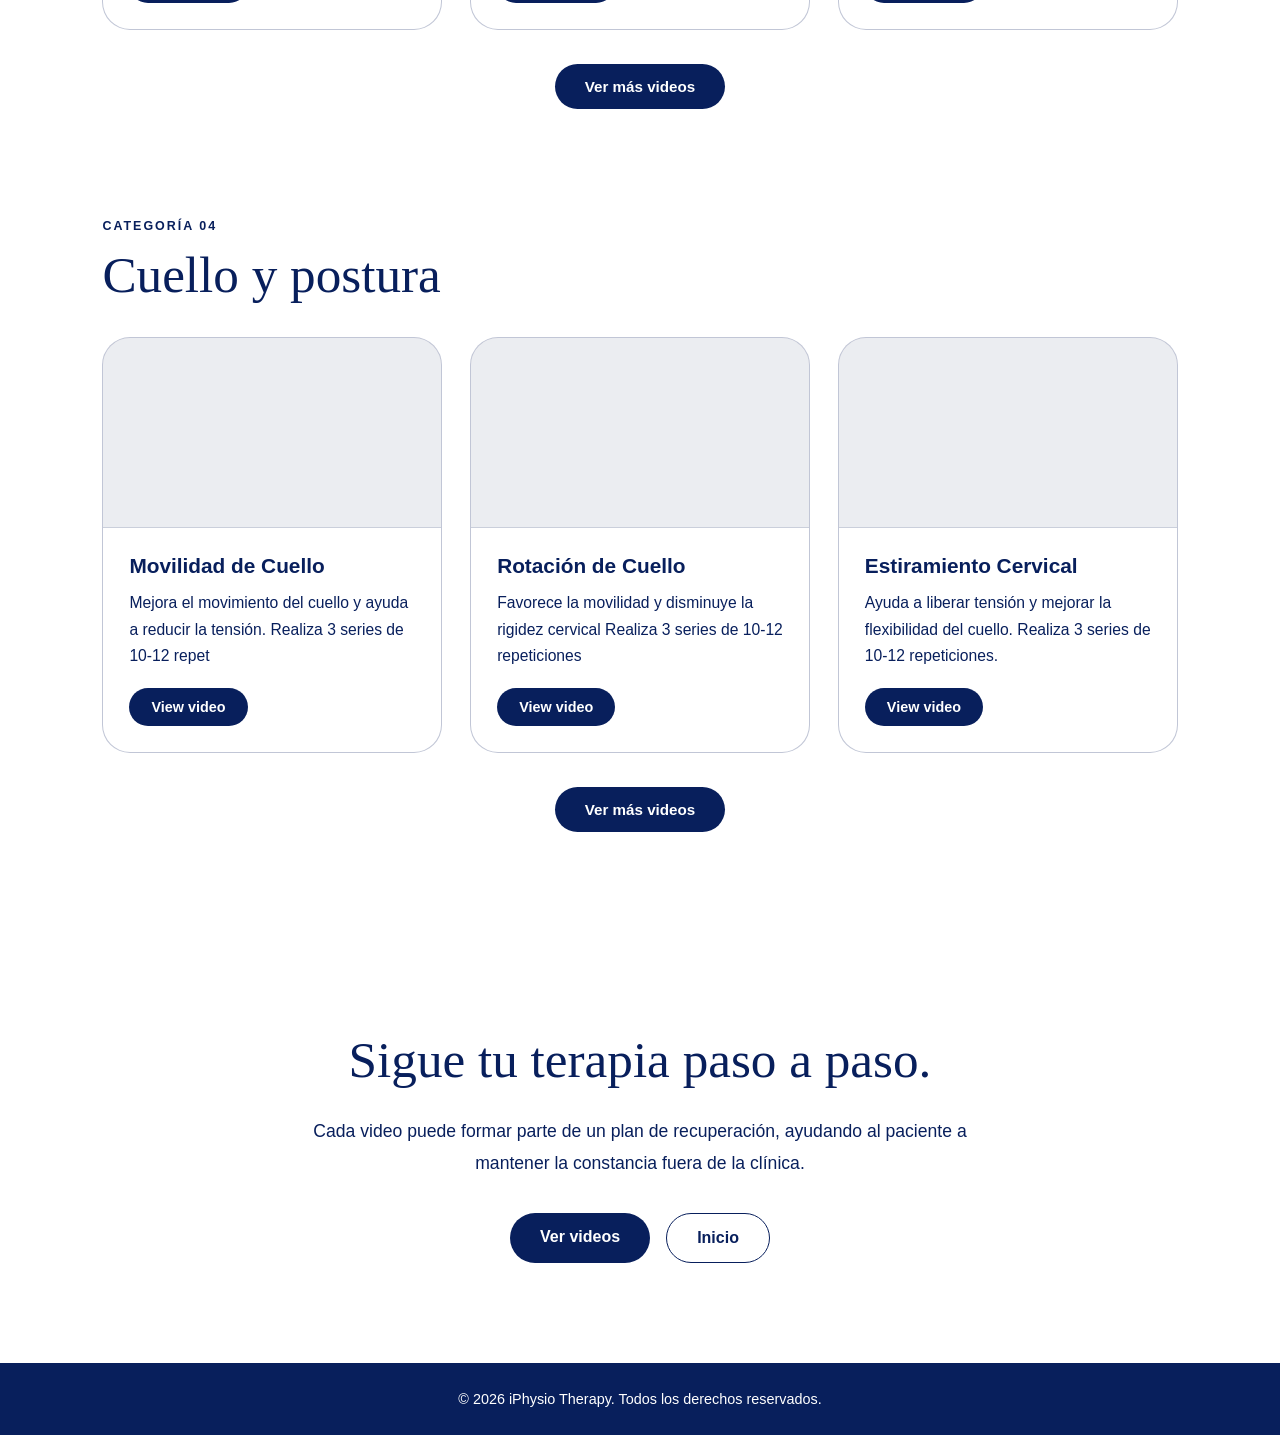
==== commit b26a4731: "Agregar nuevos videos y actualizar títulos" ====
--- a/videos.html
+++ b/videos.html
@@ -66,46 +66,46 @@
           <article class="therapy-video">
             <div class="video-frame">
               <video muted preload="metadata">
-                <source src="videos/espalda-1.mp4" type="video/mp4">
-              </video>
-            </div>
-
-            <div class="video-details">
-              <h3>Video title</h3>
-              <p>Description</p>
-              <button class="btn-open-video" data-video="videos/espalda-1.mp4">
-                View video
-              </button>
-            </div>
-          </article>
-
-          <article class="therapy-video">
-            <div class="video-frame">
-              <video muted preload="metadata">
-                <source src="videos/espalda-2.mp4" type="video/mp4">
-              </video>
-            </div>
-
-            <div class="video-details">
-              <h3>Video title</h3>
-              <p>Description</p>
-              <button class="btn-open-video" data-video="videos/espalda-2.mp4">
-                View video
-              </button>
-            </div>
-          </article>
-
-          <article class="therapy-video">
-            <div class="video-frame">
-              <video muted preload="metadata">
-                <source src="videos/espalda-3.mp4" type="video/mp4">
-              </video>
-            </div>
-
-            <div class="video-details">
-              <h3>Video title</h3>
-              <p>Description</p>
-              <button class="btn-open-video" data-video="videos/espalda-3.mp4">
+                <source src="videos/columna1.mp4" type="video/mp4">
+              </video>
+            </div>
+
+            <div class="video-details">
+              <h3>Movilidad de Columna</h3>
+              <p>Mejora el movimiento de la espalda y la movilidad torácica. Realiza 3 series de 10-12 repeticiones.</p>
+              <button class="btn-open-video" data-video="videos/columna1.mp4">
+                View video
+              </button>
+            </div>
+          </article>
+
+          <article class="therapy-video">
+            <div class="video-frame">
+              <video muted preload="metadata">
+                <source src="videos/columna2.mp4" type="video/mp4">
+              </video>
+            </div>
+
+            <div class="video-details">
+              <h3>Inclinación de Columna</h3>
+              <p>Favorece la movilidad lateral y ayuda a reducir la tensión. Realiza 3 series de 10-12 repeticiones.</p>
+              <button class="btn-open-video" data-video="videos/columna2.mp4">
+                View video
+              </button>
+            </div>
+          </article>
+
+          <article class="therapy-video">
+            <div class="video-frame">
+              <video muted preload="metadata">
+                <source src="videos/columna3.mp4" type="video/mp4">
+              </video>
+            </div>
+
+            <div class="video-details">
+              <h3>Extensión de Columna</h3>
+              <p>Mejora la movilidad de la columna y reduce la rigidez. Realiza 3 series de 10-12 repeticiones.</p>
+              <button class="btn-open-video" data-video="videos/columna3.mp4">
                 View video
               </button>
             </div>
@@ -178,46 +178,46 @@
           <article class="therapy-video">
             <div class="video-frame">
               <video muted preload="metadata">
-                <source src="videos/hombros-1.mp4" type="video/mp4">
-              </video>
-            </div>
-
-            <div class="video-details">
-              <h3>Video title</h3>
-              <p>Description</p>
-              <button class="btn-open-video" data-video="videos/hombros-1.mp4">
-                View video
-              </button>
-            </div>
-          </article>
-
-          <article class="therapy-video">
-            <div class="video-frame">
-              <video muted preload="metadata">
-                <source src="videos/hombros-2.mp4" type="video/mp4">
-              </video>
-            </div>
-
-            <div class="video-details">
-              <h3>Video title</h3>
-              <p>Description</p>
-              <button class="btn-open-video" data-video="videos/hombros-2.mp4">
-                View video
-              </button>
-            </div>
-          </article>
-
-          <article class="therapy-video">
-            <div class="video-frame">
-              <video muted preload="metadata">
-                <source src="videos/hombros-3.mp4" type="video/mp4">
-              </video>
-            </div>
-
-            <div class="video-details">
-              <h3>Video title</h3>
-              <p>Description</p>
-              <button class="btn-open-video" data-video="videos/hombros-3.mp4">
+                <source src="videos/hombros1.mp4" type="video/mp4">
+              </video>
+            </div>
+
+            <div class="video-details">
+              <h3>Movilidad de Hombros</h3>
+              <p>Mejora el movimiento y reduce la rigidez del hombro. Realiza 3 series de 10-12 repeticiones.</p>
+              <button class="btn-open-video" data-video="videos/hombros1.mp4">
+                View video
+              </button>
+            </div>
+          </article>
+
+          <article class="therapy-video">
+            <div class="video-frame">
+              <video muted preload="metadata">
+                <source src="videos/hombros2.mp4" type="video/mp4">
+              </video>
+            </div>
+
+            <div class="video-details">
+              <h3>Rotación de Hombro</h3>
+              <p>Favorece la movilidad y ayuda a disminuir la tensión. Realiza 3 series de 10-12 repeticiones.</p>
+              <button class="btn-open-video" data-video="videos/hombros2.mp4">
+                View video
+              </button>
+            </div>
+          </article>
+
+          <article class="therapy-video">
+            <div class="video-frame">
+              <video muted preload="metadata">
+                <source src="videos/hombros3.mp4" type="video/mp4">
+              </video>
+            </div>
+
+            <div class="video-details">
+              <h3>Estabilidad de Hombros</h3>
+              <p>Mejora el control y la estabilidad de la articulación. Realiza 3 series de 10-12 repeticiones.</p>
+              <button class="btn-open-video" data-video="videos/hombros3.mp4">
                 View video
               </button>
             </div>
@@ -226,14 +226,14 @@
           <article class="therapy-video extra-video shoulders-more">
             <div class="video-frame">
               <video muted preload="metadata">
-                <source src="videos/hombros-4.mp4" type="video/mp4">
-              </video>
-            </div>
-
-            <div class="video-details">
-              <h3>Video title</h3>
-              <p>Description</p>
-              <button class="btn-open-video" data-video="videos/hombros-4.mp4">
+                <source src="videos/hombros4.mp4" type="video/mp4">
+              </video>
+            </div>
+
+            <div class="video-details">
+              <h3>Fortalecimiento de Hombros</h3>
+              <p>Fortalece los músculos que ayudan a proteger el hombro. Realiza 3 series de 10-12 repeticiones.</p>
+              <button class="btn-open-video" data-video="videos/hombros4.mp4">
                 View video
               </button>
             </div>
@@ -242,14 +242,14 @@
           <article class="therapy-video extra-video shoulders-more">
             <div class="video-frame">
               <video muted preload="metadata">
-                <source src="videos/hombros-5.mp4" type="video/mp4">
-              </video>
-            </div>
-
-            <div class="video-details">
-              <h3>Video title</h3>
-              <p>Description</p>
-              <button class="btn-open-video" data-video="videos/hombros-5.mp4">
+                <source src="videos/hombros5.mp4" type="video/mp4">
+              </video>
+            </div>
+
+            <div class="video-details">
+              <h3>Movilidad y Control de Hombros</h3>
+              <p>Mejora la movilidad y el control durante el movimiento. Realiza 3 series de 10-12 repeticiones.</p>
+              <button class="btn-open-video" data-video="videos/hombros5.mp4">
                 View video
               </button>
             </div>
@@ -258,14 +258,14 @@
           <article class="therapy-video extra-video shoulders-more">
             <div class="video-frame">
               <video muted preload="metadata">
-                <source src="videos/hombros-6.mp4" type="video/mp4">
-              </video>
-            </div>
-
-            <div class="video-details">
-              <h3>Video title</h3>
-              <p>Description</p>
-              <button class="btn-open-video" data-video="videos/hombros-6.mp4">
+                <source src="videos/hombros6.mp4" type="video/mp4">
+              </video>
+            </div>
+
+            <div class="video-details">
+              <h3>Recuperación de Hombros</h3>
+              <p>Favorece la movilidad y ayuda a reducir las molestias.  Realiza 3 series de 10-12 repeticiones.</p>
+              <button class="btn-open-video" data-video="videos/hombros6.mp4">
                 View video
               </button>
             </div>
@@ -402,46 +402,46 @@
           <article class="therapy-video">
             <div class="video-frame">
               <video muted preload="metadata">
-                <source src="videos/cuello-1.mp4" type="video/mp4">
-              </video>
-            </div>
-
-            <div class="video-details">
-              <h3>Video title</h3>
-              <p>Description</p>
-              <button class="btn-open-video" data-video="videos/cuello-1.mp4">
-                View video
-              </button>
-            </div>
-          </article>
-
-          <article class="therapy-video">
-            <div class="video-frame">
-              <video muted preload="metadata">
-                <source src="videos/postura-1.mp4" type="video/mp4">
-              </video>
-            </div>
-
-            <div class="video-details">
-              <h3>Video title</h3>
-              <p>Description</p>
-              <button class="btn-open-video" data-video="videos/postura-1.mp4">
-                View video
-              </button>
-            </div>
-          </article>
-
-          <article class="therapy-video">
-            <div class="video-frame">
-              <video muted preload="metadata">
-                <source src="videos/cuello-2.mp4" type="video/mp4">
-              </video>
-            </div>
-
-            <div class="video-details">
-              <h3>Video title</h3>
-              <p>Description</p>
-              <button class="btn-open-video" data-video="videos/cuello-2.mp4">
+                <source src="videos/cuello1.mp4" type="video/mp4">
+              </video>
+            </div>
+
+            <div class="video-details">
+              <h3>Movilidad de Cuello</h3>
+              <p>Mejora el movimiento del cuello y ayuda a reducir la tensión. Realiza 3 series de 10-12 repet</p>
+              <button class="btn-open-video" data-video="videos/cuello1.mp4">
+                View video
+              </button>
+            </div>
+          </article>
+
+          <article class="therapy-video">
+            <div class="video-frame">
+              <video muted preload="metadata">
+                <source src="videos/cuello2.mp4" type="video/mp4">
+              </video>
+            </div>
+
+            <div class="video-details">
+              <h3>Rotación de Cuello</h3>
+              <p>Favorece la movilidad y disminuye la rigidez cervical Realiza 3 series de 10-12 repeticiones</p>
+              <button class="btn-open-video" data-video="videos/cuello2.mp4">
+                View video
+              </button>
+            </div>
+          </article>
+
+          <article class="therapy-video">
+            <div class="video-frame">
+              <video muted preload="metadata">
+                <source src="videos/cuello3.mp4" type="video/mp4">
+              </video>
+            </div>
+
+            <div class="video-details">
+              <h3>Estiramiento Cervical</h3>
+              <p>Ayuda a liberar tensión y mejorar la flexibilidad del cuello. Realiza 3 series de 10-12 repeticiones.</p>
+              <button class="btn-open-video" data-video="videos/cuello3.mp4">
                 View video
               </button>
             </div>
@@ -450,14 +450,14 @@
           <article class="therapy-video extra-video neck-more">
             <div class="video-frame">
               <video muted preload="metadata">
-                <source src="videos/cuello-3.mp4" type="video/mp4">
-              </video>
-            </div>
-
-            <div class="video-details">
-              <h3>Video title</h3>
-              <p>Description</p>
-              <button class="btn-open-video" data-video="videos/cuello-3.mp4">
+                <source src="videos/postura1.mp4" type="video/mp4">
+              </video>
+            </div>
+
+            <div class="video-details">
+              <h3>Movilidad y Postura</h3>
+              <p>Mejora la movilidad del cuello y favorece una mejor postura. Realiza 3 series de 10-12 repeticiones.</p>
+              <button class="btn-open-video" data-video="videos/postura1.mp4">
                 View video
               </button>
             </div>
@@ -466,14 +466,14 @@
           <article class="therapy-video extra-video neck-more">
             <div class="video-frame">
               <video muted preload="metadata">
-                <source src="videos/postura-2.mp4" type="video/mp4">
-              </video>
-            </div>
-
-            <div class="video-details">
-              <h3>Video title</h3>
-              <p>Description</p>
-              <button class="btn-open-video" data-video="videos/postura-2.mp4">
+                <source src="videos/postura2.mp4" type="video/mp4">
+              </video>
+            </div>
+
+            <div class="video-details">
+              <h3>Corrección de Postura</h3>
+              <p>Fortalece el control postural y reduce la tensión cervical.Realiza 3 series de 10-12 repeticiones.</p>
+              <button class="btn-open-video" data-video="videos/postura2.mp4">
                 View video
               </button>
             </div>
@@ -482,14 +482,14 @@
           <article class="therapy-video extra-video neck-more">
             <div class="video-frame">
               <video muted preload="metadata">
-                <source src="videos/postura-3.mp4" type="video/mp4">
-              </video>
-            </div>
-
-            <div class="video-details">
-              <h3>Video title</h3>
-              <p>Description</p>
-              <button class="btn-open-video" data-video="videos/postura-3.mp4">
+                <source src="videos/postura3.mp4" type="video/mp4">
+              </video>
+            </div>
+
+            <div class="video-details">
+              <h3>Control y Movilidad Cervical</h3>
+              <p>Mejora el control del cuello y facilita el movimiento.</p>
+              <button class="btn-open-video" data-video="videos/postura3.mp4">
                 View video
               </button>
             </div>
